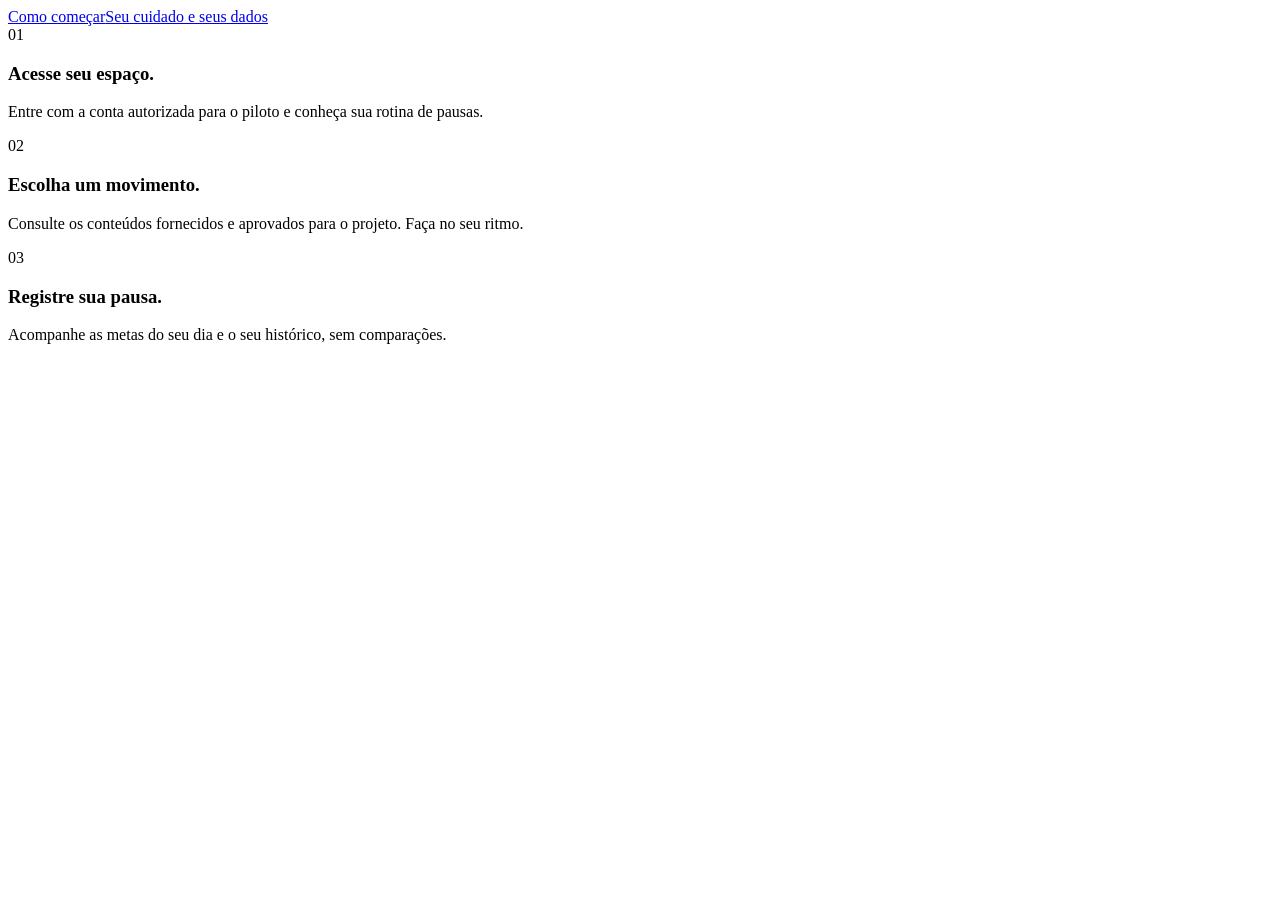
==== tour/comece.html @ 8ffc4c8b "Publica demonstracao Kamello com layout responsivo e animacoes" ====
<!doctype html>
<html lang="pt-BR">
  <head>
    <meta charset="utf-8" />
    <meta name="viewport" content="width=device-width,initial-scale=1" />
    <title>Como começar na Kamello</title>
    <script type="module" crossorigin src="/kamellosaude/assets/modulepreload-polyfill-B5Qt9EMX.js"></script>
    <script type="module" crossorigin src="/kamellosaude/assets/swup-tour-C0nXvdy7.js"></script>
    <link rel="stylesheet" crossorigin href="/kamellosaude/assets/swup-tour-kdvQIFKT.css">
  </head>
  <body>
    <main id="swup" class="transition-tour">
      <nav aria-label="Conhecer a Kamello">
        <a href="./comece.html" class="active">Como começar</a
        ><a href="./cuidado.html">Seu cuidado e seus dados</a>
      </nav>
      <div class="tour-cards">
        <article>
          <span>01</span>
          <h3>Acesse seu espaço.</h3>
          <p>
            Entre com a conta autorizada para o piloto e conheça sua rotina de
            pausas.
          </p>
        </article>
        <article>
          <span>02</span>
          <h3>Escolha um movimento.</h3>
          <p>
            Consulte os conteúdos fornecidos e aprovados para o projeto. Faça no
            seu ritmo.
          </p>
        </article>
        <article>
          <span>03</span>
          <h3>Registre sua pausa.</h3>
          <p>
            Acompanhe as metas do seu dia e o seu histórico, sem comparações.
          </p>
        </article>
      </div>
    </main>
  </body>
</html>
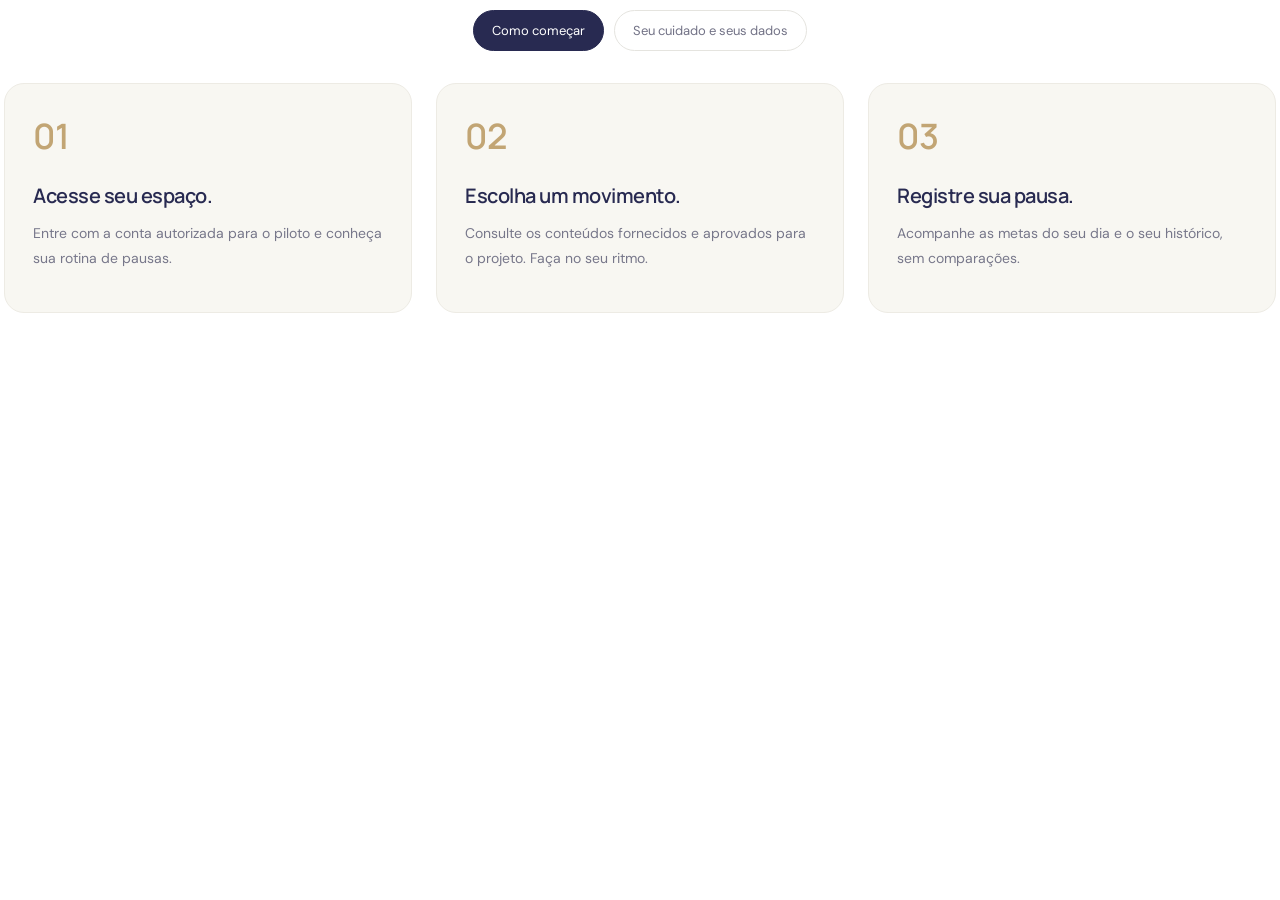
==== commit 5be5332a: "Add files via upload" ====
--- a/tour/comece.html
+++ b/tour/comece.html
@@ -4,9 +4,9 @@
     <meta charset="utf-8" />
     <meta name="viewport" content="width=device-width,initial-scale=1" />
     <title>Como começar na Kamello</title>
-    <script type="module" crossorigin src="/kamellosaude/assets/modulepreload-polyfill-B5Qt9EMX.js"></script>
-    <script type="module" crossorigin src="/kamellosaude/assets/swup-tour-C0nXvdy7.js"></script>
-    <link rel="stylesheet" crossorigin href="/kamellosaude/assets/swup-tour-kdvQIFKT.css">
+    <script type="module" crossorigin src="../assets/modulepreload-polyfill-B5Qt9EMX.js"></script>
+    <script type="module" crossorigin src="../assets/swup-tour-CbS77awO.js"></script>
+    <link rel="stylesheet" crossorigin href="../assets/swup-tour-CsmLwQ_O.css">
   </head>
   <body>
     <main id="swup" class="transition-tour">
--- a/assets/swup-tour-CsmLwQ_O.css
+++ b/assets/swup-tour-CsmLwQ_O.css
@@ -0,0 +1 @@
+@font-face{font-family:DM Sans;font-style:normal;font-display:swap;font-weight:400;src:url(./dm-sans-latin-ext-400-normal-BtiwyxMk.woff2) format("woff2"),url(./dm-sans-latin-ext-400-normal-BjWJ59Pq.woff) format("woff");unicode-range:U+0100-02BA,U+02BD-02C5,U+02C7-02CC,U+02CE-02D7,U+02DD-02FF,U+0304,U+0308,U+0329,U+1D00-1DBF,U+1E00-1E9F,U+1EF2-1EFF,U+2020,U+20A0-20AB,U+20AD-20C0,U+2113,U+2C60-2C7F,U+A720-A7FF}@font-face{font-family:DM Sans;font-style:normal;font-display:swap;font-weight:400;src:url(./dm-sans-latin-400-normal-CW0RaeGs.woff2) format("woff2"),url(./dm-sans-latin-400-normal-BwCSEQnW.woff) format("woff");unicode-range:U+0000-00FF,U+0131,U+0152-0153,U+02BB-02BC,U+02C6,U+02DA,U+02DC,U+0304,U+0308,U+0329,U+2000-206F,U+20AC,U+2122,U+2191,U+2193,U+2212,U+2215,U+FEFF,U+FFFD}@font-face{font-family:DM Sans;font-style:normal;font-display:swap;font-weight:500;src:url(./dm-sans-latin-ext-500-normal-BJfUCQsA.woff2) format("woff2"),url(./dm-sans-latin-ext-500-normal-DR84L5F-.woff) format("woff");unicode-range:U+0100-02BA,U+02BD-02C5,U+02C7-02CC,U+02CE-02D7,U+02DD-02FF,U+0304,U+0308,U+0329,U+1D00-1DBF,U+1E00-1E9F,U+1EF2-1EFF,U+2020,U+20A0-20AB,U+20AD-20C0,U+2113,U+2C60-2C7F,U+A720-A7FF}@font-face{font-family:DM Sans;font-style:normal;font-display:swap;font-weight:500;src:url(./dm-sans-latin-500-normal-B9HHJjqV.woff2) format("woff2"),url(./dm-sans-latin-500-normal-Dr3UlScf.woff) format("woff");unicode-range:U+0000-00FF,U+0131,U+0152-0153,U+02BB-02BC,U+02C6,U+02DA,U+02DC,U+0304,U+0308,U+0329,U+2000-206F,U+20AC,U+2122,U+2191,U+2193,U+2212,U+2215,U+FEFF,U+FFFD}@font-face{font-family:Manrope;font-style:normal;font-display:swap;font-weight:600;src:url([data-uri]) format("woff2"),url([data-uri]) format("woff");unicode-range:U+0460-052F,U+1C80-1C8A,U+20B4,U+2DE0-2DFF,U+A640-A69F,U+FE2E-FE2F}@font-face{font-family:Manrope;font-style:normal;font-display:swap;font-weight:600;src:url(./manrope-cyrillic-600-normal-DvRl3Mj-.woff2) format("woff2"),url(./manrope-cyrillic-600-normal-It4mZcQk.woff) format("woff");unicode-range:U+0301,U+0400-045F,U+0490-0491,U+04B0-04B1,U+2116}@font-face{font-family:Manrope;font-style:normal;font-display:swap;font-weight:600;src:url(./manrope-greek-600-normal-BoRV6lzK.woff2) format("woff2"),url(./manrope-greek-600-normal-CF2i9ZRY.woff) format("woff");unicode-range:U+0370-0377,U+037A-037F,U+0384-038A,U+038C,U+038E-03A1,U+03A3-03FF}@font-face{font-family:Manrope;font-style:normal;font-display:swap;font-weight:600;src:url(./manrope-vietnamese-600-normal-C1J5PCl_.woff2) format("woff2"),url(./manrope-vietnamese-600-normal-lA7a_7Ok.woff) format("woff");unicode-range:U+0102-0103,U+0110-0111,U+0128-0129,U+0168-0169,U+01A0-01A1,U+01AF-01B0,U+0300-0301,U+0303-0304,U+0308-0309,U+0323,U+0329,U+1EA0-1EF9,U+20AB}@font-face{font-family:Manrope;font-style:normal;font-display:swap;font-weight:600;src:url(./manrope-latin-ext-600-normal-_gBojHdJ.woff2) format("woff2"),url(./manrope-latin-ext-600-normal-u5Pl7hTU.woff) format("woff");unicode-range:U+0100-02BA,U+02BD-02C5,U+02C7-02CC,U+02CE-02D7,U+02DD-02FF,U+0304,U+0308,U+0329,U+1D00-1DBF,U+1E00-1E9F,U+1EF2-1EFF,U+2020,U+20A0-20AB,U+20AD-20C0,U+2113,U+2C60-2C7F,U+A720-A7FF}@font-face{font-family:Manrope;font-style:normal;font-display:swap;font-weight:600;src:url(./manrope-latin-600-normal-4f0koTD-.woff2) format("woff2"),url(./manrope-latin-600-normal-BqgrALkZ.woff) format("woff");unicode-range:U+0000-00FF,U+0131,U+0152-0153,U+02BB-02BC,U+02C6,U+02DA,U+02DC,U+0304,U+0308,U+0329,U+2000-206F,U+20AC,U+2122,U+2191,U+2193,U+2212,U+2215,U+FEFF,U+FFFD}*{box-sizing:border-box}body{margin:0;font-family:DM Sans,sans-serif;background:#fff;color:#282a51}nav{display:flex;justify-content:center;gap:10px;margin:10px 0 32px}nav a{font-size:13px;text-decoration:none;border:1px solid #e5e4df;border-radius:30px;padding:11px 18px;color:#727286}nav a.active{background:#282a51;color:#fff;border-color:#282a51}.tour-cards{display:grid;grid-template-columns:repeat(3,1fr);gap:24px;padding:0 4px}article{background:#f8f7f2;border:1px solid #edebe4;border-radius:20px;padding:28px;min-height:230px}article>span{font-size:35px;font-family:Manrope,sans-serif;color:#c2a574}h3{font-family:Manrope;font-size:20px;letter-spacing:-.5px;margin:22px 0 12px}p{font-size:14px;line-height:1.8;color:#77778a;margin:0}.transition-tour{transition:opacity .25s,transform .25s}html.is-animating .transition-tour{opacity:0;transform:translateY(7px)}a:focus-visible{outline:3px solid #c79a39;outline-offset:3px}@media(max-width:650px){nav{gap:6px;margin:5px 0 23px}nav a{font-size:11px;padding:10px 12px}.tour-cards{grid-template-columns:1fr;gap:12px}article{min-height:0;padding:19px 22px}article>span{font-size:25px}h3{font-size:18px;margin:13px 0 9px}p{font-size:13px}}@media(prefers-reduced-motion:reduce){.transition-tour{transition:none}html.is-animating .transition-tour{transform:none}}
